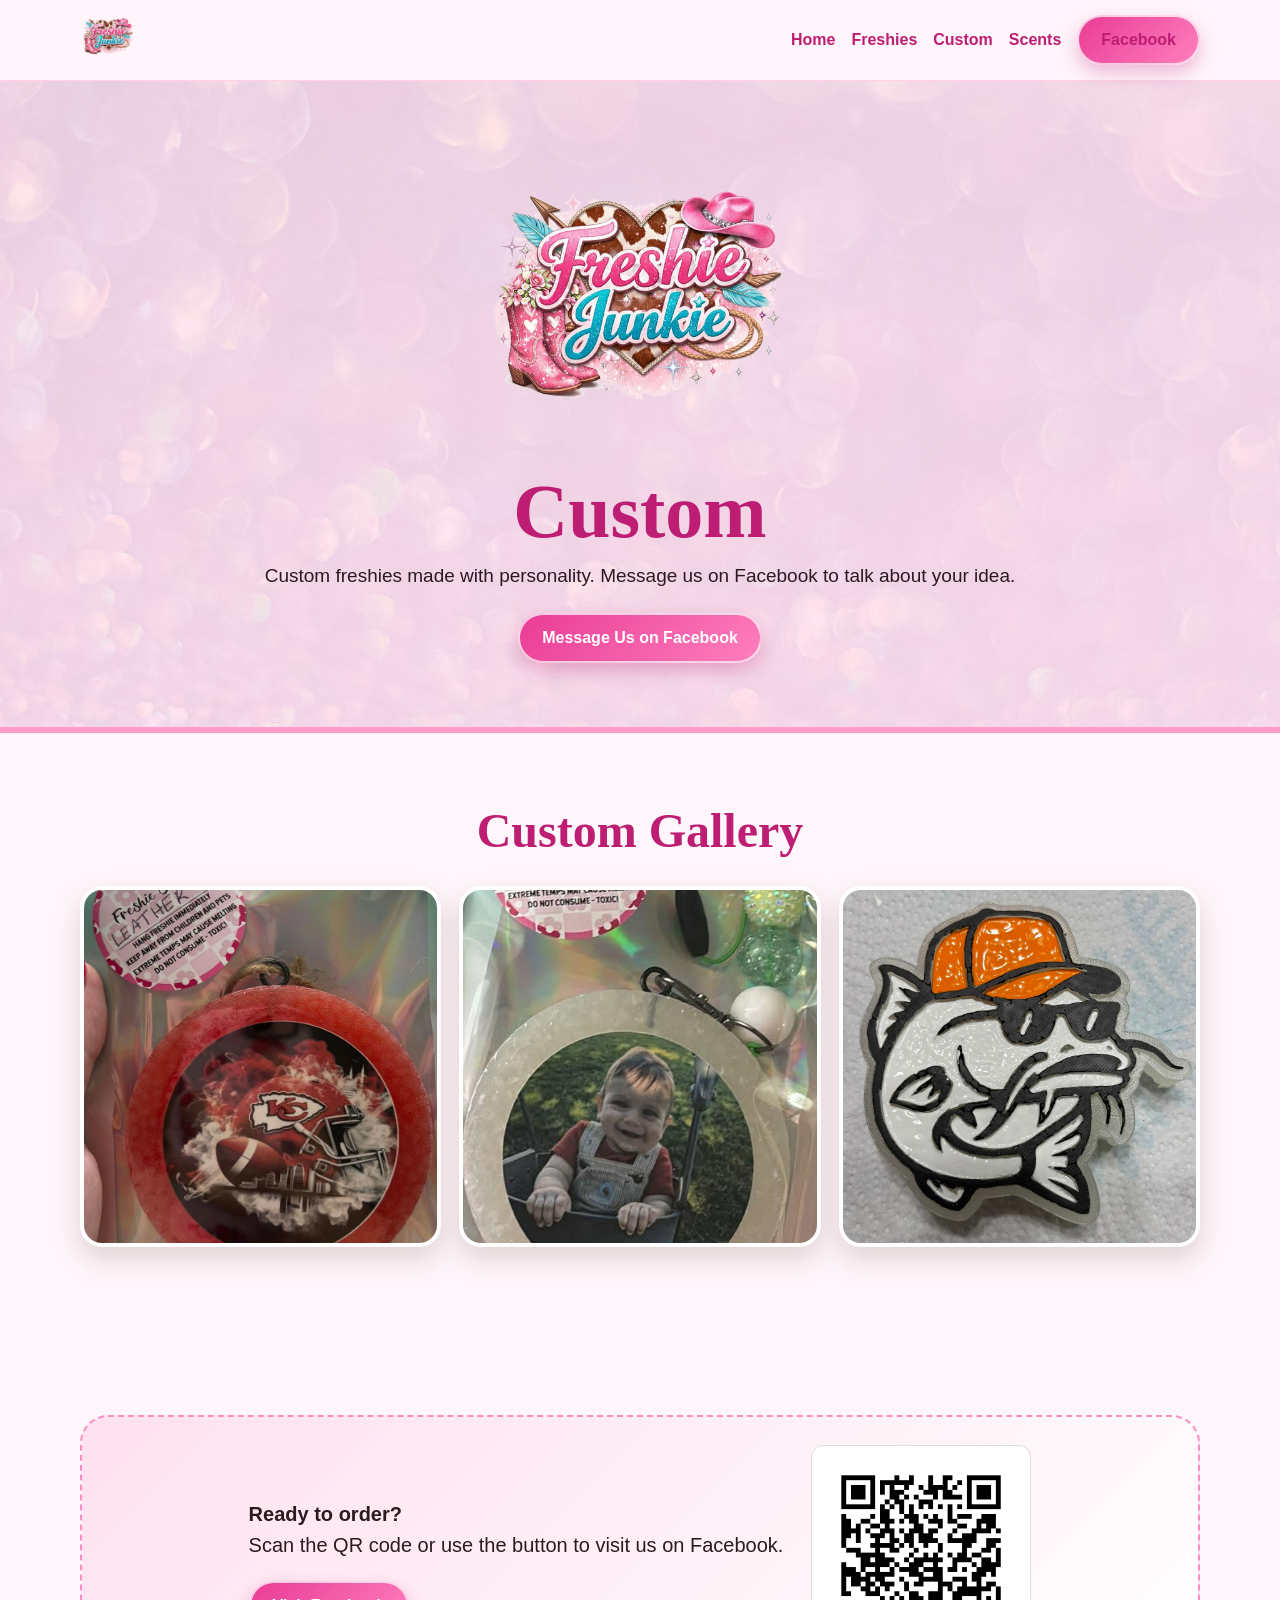
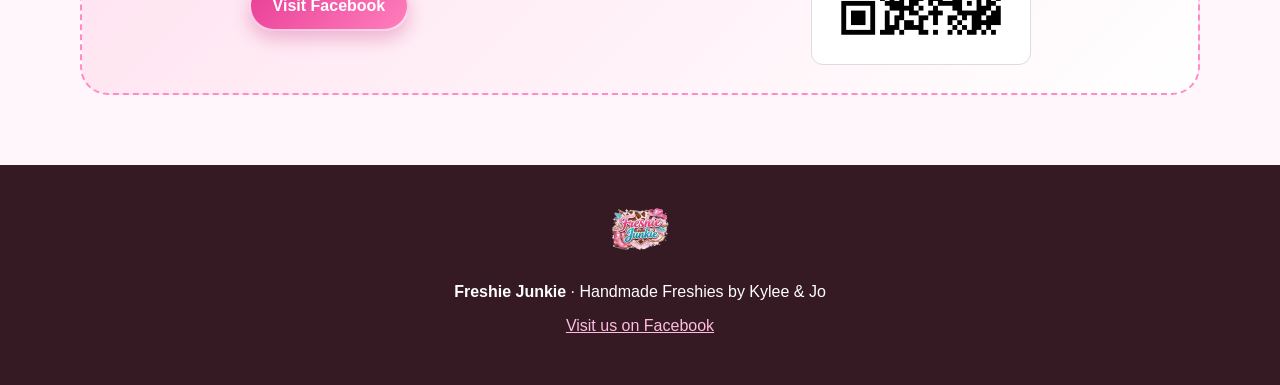
==== custom.html @ bad75086 "Add files via upload" ====
<!doctype html><html lang="en"><head><meta charset="utf-8"><meta name="viewport" content="width=device-width, initial-scale=1"><title>Custom | Freshie Junkie</title><meta name="description" content="Freshie Junkie handmade freshies by Kylee & Jo."><link rel="stylesheet" href="style.css"></head><body><header class="topbar"><div class="container nav"><a href="index.html"><img src="assets/brand/FreshieJunkie_logo.png" alt="Freshie Junkie logo"></a><nav class="nav-links"><a href="index.html">Home</a><a href="freshies.html">Freshies</a><a href="custom.html">Custom</a><a href="scents.html">Scents</a><a class="btn" href="https://www.facebook.com/profile.php?id=61552275959884" target="_blank" rel="noopener">Facebook</a></nav></div></header><section class="page-hero"><div class="container"><img src="assets/brand/FreshieJunkie_logo.png" alt="Freshie Junkie logo"><h1 class="script">Custom</h1><p class="note">Custom freshies made with personality. Message us on Facebook to talk about your idea.</p><div class="cta-row" style="justify-content:center"><a class="btn" href="https://www.facebook.com/profile.php?id=61552275959884" target="_blank" rel="noopener">Message Us on Facebook</a></div></div></section><section class="section"><div class="container"><h2 class="script">Custom Gallery</h2><div class="gallery"><img src="assets/images/custom-2a0fc4_489dccb6643140eeb2b70097f92bd921-mv2.jpg" alt="Custom photo"><img src="assets/images/custom-2a0fc4_4fecbc016f174be69c02d414c847f55f-mv2.jpg" alt="Custom photo"><img src="assets/images/custom-2a0fc4_ddfadd792e2e42808aad17318cb35d32-mv2.jpg" alt="Custom photo"></div></div></section><section class="section"><div class="container"><div class="qr-wrap"><div><p class="lead"><b>Ready to order?</b><br>Scan the QR code or use the button to visit us on Facebook.</p><a class="btn" href="https://www.facebook.com/profile.php?id=61552275959884" target="_blank" rel="noopener">Visit Facebook</a></div><img src="assets/qr/FreshieJunkie_Facebook_QR.png" alt="QR code linking to Freshie Junkie Facebook page"></div></div></section><footer class="footer"><div class="container"><img class="logo-mini" src="assets/brand/FreshieJunkie_logo.png" alt="Freshie Junkie"><p><b>Freshie Junkie</b> · Handmade Freshies by Kylee & Jo</p><p><a href="https://www.facebook.com/profile.php?id=61552275959884" target="_blank" rel="noopener">Visit us on Facebook</a></p></div></footer></body></html>
---- style.css ----
:root{
  --hot-pink:#e93c95; --deep-pink:#bd1d72; --light-pink:#ffe1ef; --turq:#16c7d9; --brown:#5b2f1f; --ink:#2b1a20; --white:#fff;
}
*{box-sizing:border-box} html{scroll-behavior:smooth} body{margin:0;font-family:'Trebuchet MS', Arial, sans-serif;color:var(--ink);background:#fff6fb;}
a{color:inherit}.container{width:min(1120px,92%);margin:auto}.topbar{position:sticky;top:0;z-index:10;background:rgba(255,245,250,.92);backdrop-filter:blur(12px);border-bottom:1px solid #ffd0e6}.nav{display:flex;align-items:center;justify-content:space-between;padding:10px 0}.nav img{height:56px;width:auto}.nav-links{display:flex;gap:16px;align-items:center;flex-wrap:wrap}.nav-links a{text-decoration:none;font-weight:800;color:var(--deep-pink)}.btn{display:inline-block;background:linear-gradient(135deg,var(--hot-pink),#ff7fbd);color:white;text-decoration:none;font-weight:900;padding:14px 22px;border-radius:999px;box-shadow:0 8px 18px rgba(189,29,114,.28);border:2px solid rgba(255,255,255,.7)}.btn.secondary{background:#fff;color:var(--deep-pink);border:2px solid #ff9ccc}.hero{position:relative;overflow:hidden;background:linear-gradient(rgba(255,225,239,.84),rgba(255,225,239,.92)),url('assets/brand/pink_glitter_background.jpg') center/cover;min-height:76vh;display:grid;align-items:center;border-bottom:8px solid #ff9ccc}.hero-inner{display:grid;grid-template-columns:1.1fr .9fr;gap:34px;align-items:center;padding:70px 0}.logo-big{max-width:100%;filter:drop-shadow(0 16px 20px rgba(91,47,31,.25))}.card{background:rgba(255,255,255,.78);border:2px solid rgba(255,112,184,.35);border-radius:28px;padding:30px;box-shadow:0 20px 50px rgba(189,29,114,.18)}h1,h2,h3{margin:0 0 14px}h1{font-size:clamp(38px,6vw,76px);color:var(--deep-pink);line-height:.95}h2{font-size:clamp(30px,4vw,48px);color:var(--deep-pink);text-align:center}.script{font-family:'Brush Script MT','Segoe Script',cursive}.tagline{font-size:clamp(18px,2.4vw,28px);font-weight:900;color:var(--brown);text-transform:uppercase;letter-spacing:.04em}.lead{font-size:20px;line-height:1.55}.cta-row{display:flex;gap:12px;flex-wrap:wrap;margin-top:22px}.section{padding:70px 0}.features{display:grid;grid-template-columns:repeat(3,1fr);gap:18px;margin-top:26px}.feature{background:white;border-radius:22px;padding:24px;text-align:center;border:1px solid #ffd0e6;box-shadow:0 8px 24px rgba(189,29,114,.08)}.feature b{display:block;color:var(--deep-pink);font-size:22px;margin-bottom:8px}.gallery{display:grid;grid-template-columns:repeat(3,1fr);gap:18px;margin-top:28px}.gallery img{width:100%;aspect-ratio:1/1;object-fit:cover;border-radius:22px;border:4px solid white;box-shadow:0 12px 28px rgba(91,47,31,.18);background:white}.qr-wrap{display:flex;gap:28px;align-items:center;justify-content:center;flex-wrap:wrap;background:linear-gradient(135deg,#ffe1ef,#fff);border:2px dashed #ff8cc4;border-radius:28px;padding:28px;margin-top:28px}.qr-wrap img{width:220px;max-width:60vw;background:white;padding:10px;border-radius:12px;border:1px solid #ddd}.page-hero{background:linear-gradient(rgba(255,225,239,.84),rgba(255,225,239,.92)),url('assets/brand/pink_glitter_background.jpg') center/cover;padding:64px 0;text-align:center;border-bottom:6px solid #ff9ccc}.page-hero img{max-width:320px;width:70%;display:block;margin:0 auto 10px}.note{max-width:780px;margin:0 auto;font-size:19px;line-height:1.55}.footer{padding:34px 0;background:#351923;color:white;text-align:center}.footer a{color:#ffbde0}.pill{display:inline-block;border-radius:999px;background:#fff;color:var(--deep-pink);padding:8px 14px;font-weight:900;margin:5px}.two-col{display:grid;grid-template-columns:1fr 1fr;gap:24px;align-items:center}.list{line-height:1.9;font-size:18px}.logo-mini{height:64px;width:auto}.mobile-only{display:none}
@media(max-width:800px){.hero-inner,.two-col{grid-template-columns:1fr}.features,.gallery{grid-template-columns:1fr 1fr}.nav{align-items:flex-start}.nav-links{justify-content:flex-end;gap:8px}.nav-links a{font-size:14px}.hero{min-height:auto}.card{padding:22px}.desktop-only{display:none}.mobile-only{display:inline}.qr-wrap img{width:180px}}
@media(max-width:520px){.features,.gallery{grid-template-columns:1fr}.nav img{height:48px}.btn{width:100%;text-align:center}.hero-inner{padding:42px 0}.section{padding:48px 0}}
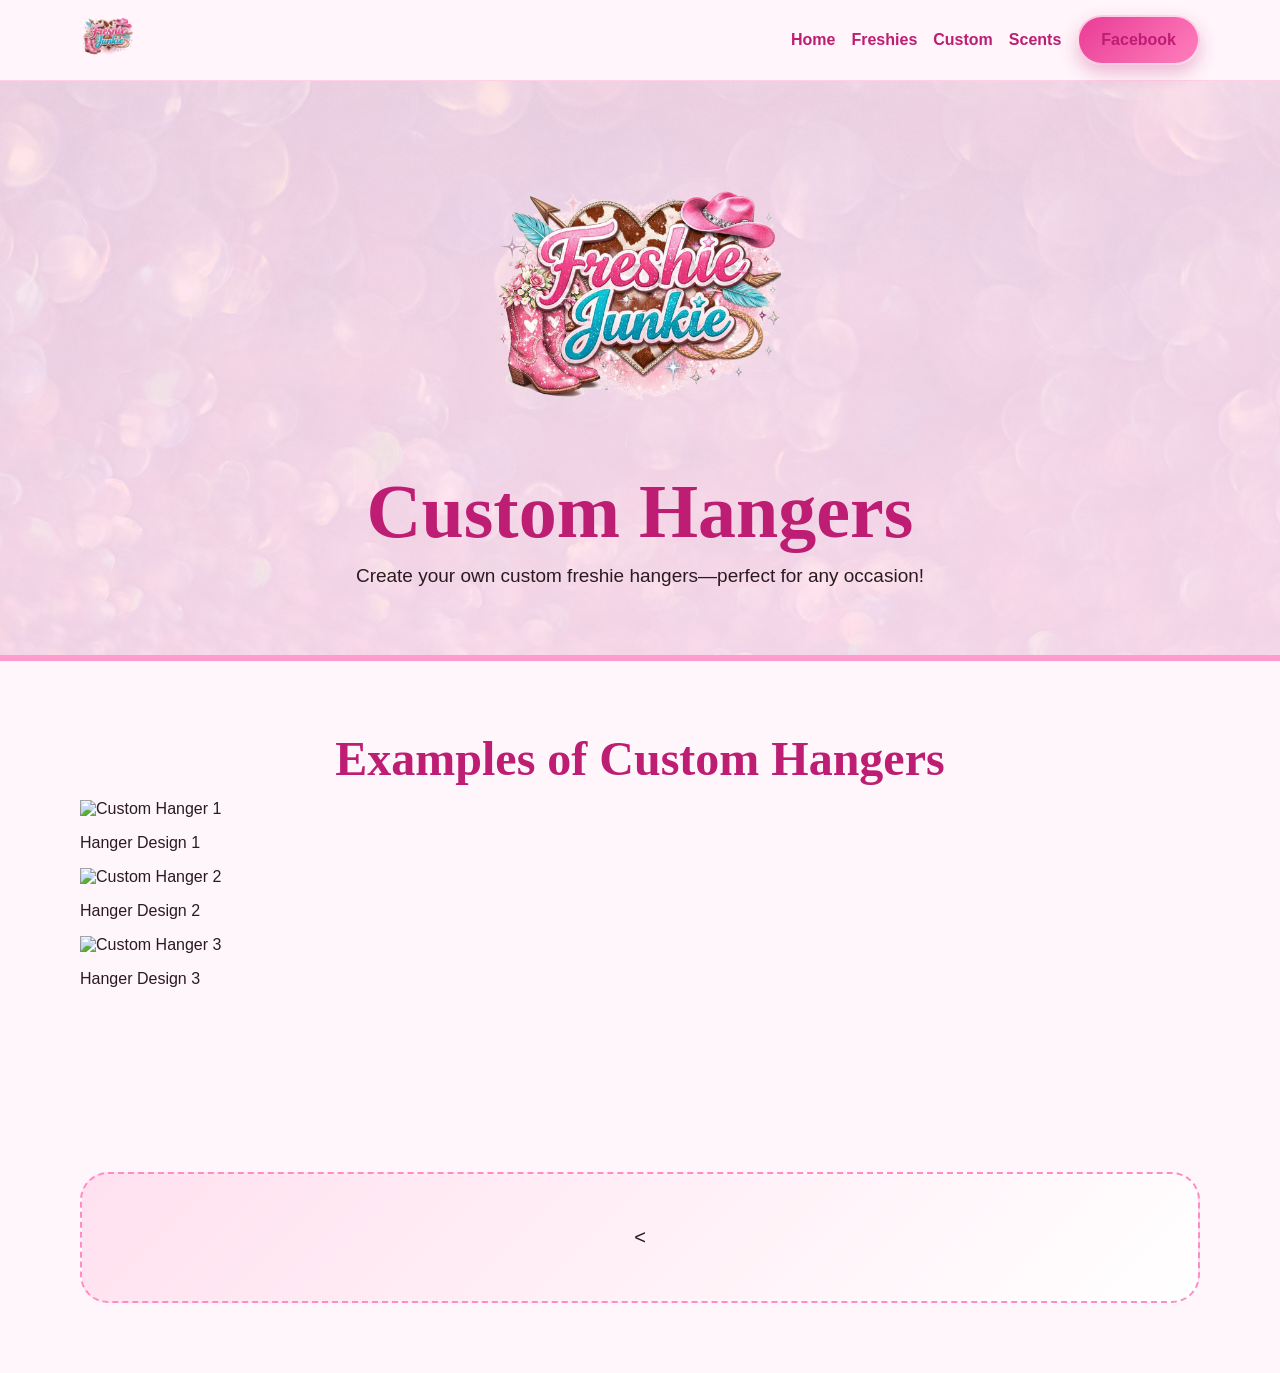
==== commit a46aaaf0: "Add files via upload" ====
--- a/custom.html
+++ b/custom.html
@@ -1 +1,56 @@
-<!doctype html><html lang="en"><head><meta charset="utf-8"><meta name="viewport" content="width=device-width, initial-scale=1"><title>Custom | Freshie Junkie</title><meta name="description" content="Freshie Junkie handmade freshies by Kylee & Jo."><link rel="stylesheet" href="style.css"></head><body><header class="topbar"><div class="container nav"><a href="index.html"><img src="assets/brand/FreshieJunkie_logo.png" alt="Freshie Junkie logo"></a><nav class="nav-links"><a href="index.html">Home</a><a href="freshies.html">Freshies</a><a href="custom.html">Custom</a><a href="scents.html">Scents</a><a class="btn" href="https://www.facebook.com/profile.php?id=61552275959884" target="_blank" rel="noopener">Facebook</a></nav></div></header><section class="page-hero"><div class="container"><img src="assets/brand/FreshieJunkie_logo.png" alt="Freshie Junkie logo"><h1 class="script">Custom</h1><p class="note">Custom freshies made with personality. Message us on Facebook to talk about your idea.</p><div class="cta-row" style="justify-content:center"><a class="btn" href="https://www.facebook.com/profile.php?id=61552275959884" target="_blank" rel="noopener">Message Us on Facebook</a></div></div></section><section class="section"><div class="container"><h2 class="script">Custom Gallery</h2><div class="gallery"><img src="assets/images/custom-2a0fc4_489dccb6643140eeb2b70097f92bd921-mv2.jpg" alt="Custom photo"><img src="assets/images/custom-2a0fc4_4fecbc016f174be69c02d414c847f55f-mv2.jpg" alt="Custom photo"><img src="assets/images/custom-2a0fc4_ddfadd792e2e42808aad17318cb35d32-mv2.jpg" alt="Custom photo"></div></div></section><section class="section"><div class="container"><div class="qr-wrap"><div><p class="lead"><b>Ready to order?</b><br>Scan the QR code or use the button to visit us on Facebook.</p><a class="btn" href="https://www.facebook.com/profile.php?id=61552275959884" target="_blank" rel="noopener">Visit Facebook</a></div><img src="assets/qr/FreshieJunkie_Facebook_QR.png" alt="QR code linking to Freshie Junkie Facebook page"></div></div></section><footer class="footer"><div class="container"><img class="logo-mini" src="assets/brand/FreshieJunkie_logo.png" alt="Freshie Junkie"><p><b>Freshie Junkie</b> · Handmade Freshies by Kylee & Jo</p><p><a href="https://www.facebook.com/profile.php?id=61552275959884" target="_blank" rel="noopener">Visit us on Facebook</a></p></div></footer></body></html>+<!DOCTYPE html>
+<html lang="en">
+<head>
+  <meta charset="UTF-8">
+  <meta name="viewport" content="width=device-width, initial-scale=1.0">
+  <title>Custom | Freshie Junkie</title>
+  <link rel="stylesheet" href="style.css">
+</head>
+<body>
+  <header class="topbar">
+    <div class="container nav">
+      <a href="index.html"><img src="assets/brand/FreshieJunkie_logo.png" alt="Freshie Junkie logo"></a>
+      <nav class="nav-links">
+        <a href="index.html">Home</a>
+        <a href="freshies.html">Freshies</a>
+        <a href="custom.html">Custom</a>
+        <a href="scents.html">Scents</a>
+        <a class="btn" href="https://www.facebook.com/profile.php?id=61552275959884" target="_blank" rel="noopener">Facebook</a>
+      </nav>
+    </div>
+  </header>
+
+  <section class="page-hero">
+    <div class="container">
+      <img src="assets/brand/FreshieJunkie_logo.png" alt="Freshie Junkie logo">
+      <h1 class="script">Custom Hangers</h1>
+      <p class="note">Create your own custom freshie hangers—perfect for any occasion!</p>
+    </div>
+  </section>
+
+  <section class="section">
+    <div class="container">
+      <h2 class="script">Examples of Custom Hangers</h2>
+      <div class="scents-grid">
+        <div class="scent-item">
+          <img src="assets/images/custom1.jpg" alt="Custom Hanger 1">
+          <p>Hanger Design 1</p>
+        </div>
+        <div class="scent-item">
+          <img src="assets/images/custom2.jpg" alt="Custom Hanger 2">
+          <p>Hanger Design 2</p>
+        </div>
+        <div class="scent-item">
+          <img src="assets/images/custom3.jpg" alt="Custom Hanger 3">
+          <p>Hanger Design 3</p>
+        </div>
+        <!-- Add more hangers as needed -->
+      </div>
+    </div>
+  </section>
+
+  <section class="section">
+    <div class="container">
+      <div class="qr-wrap">
+        <div>
+          <p class="lead"><
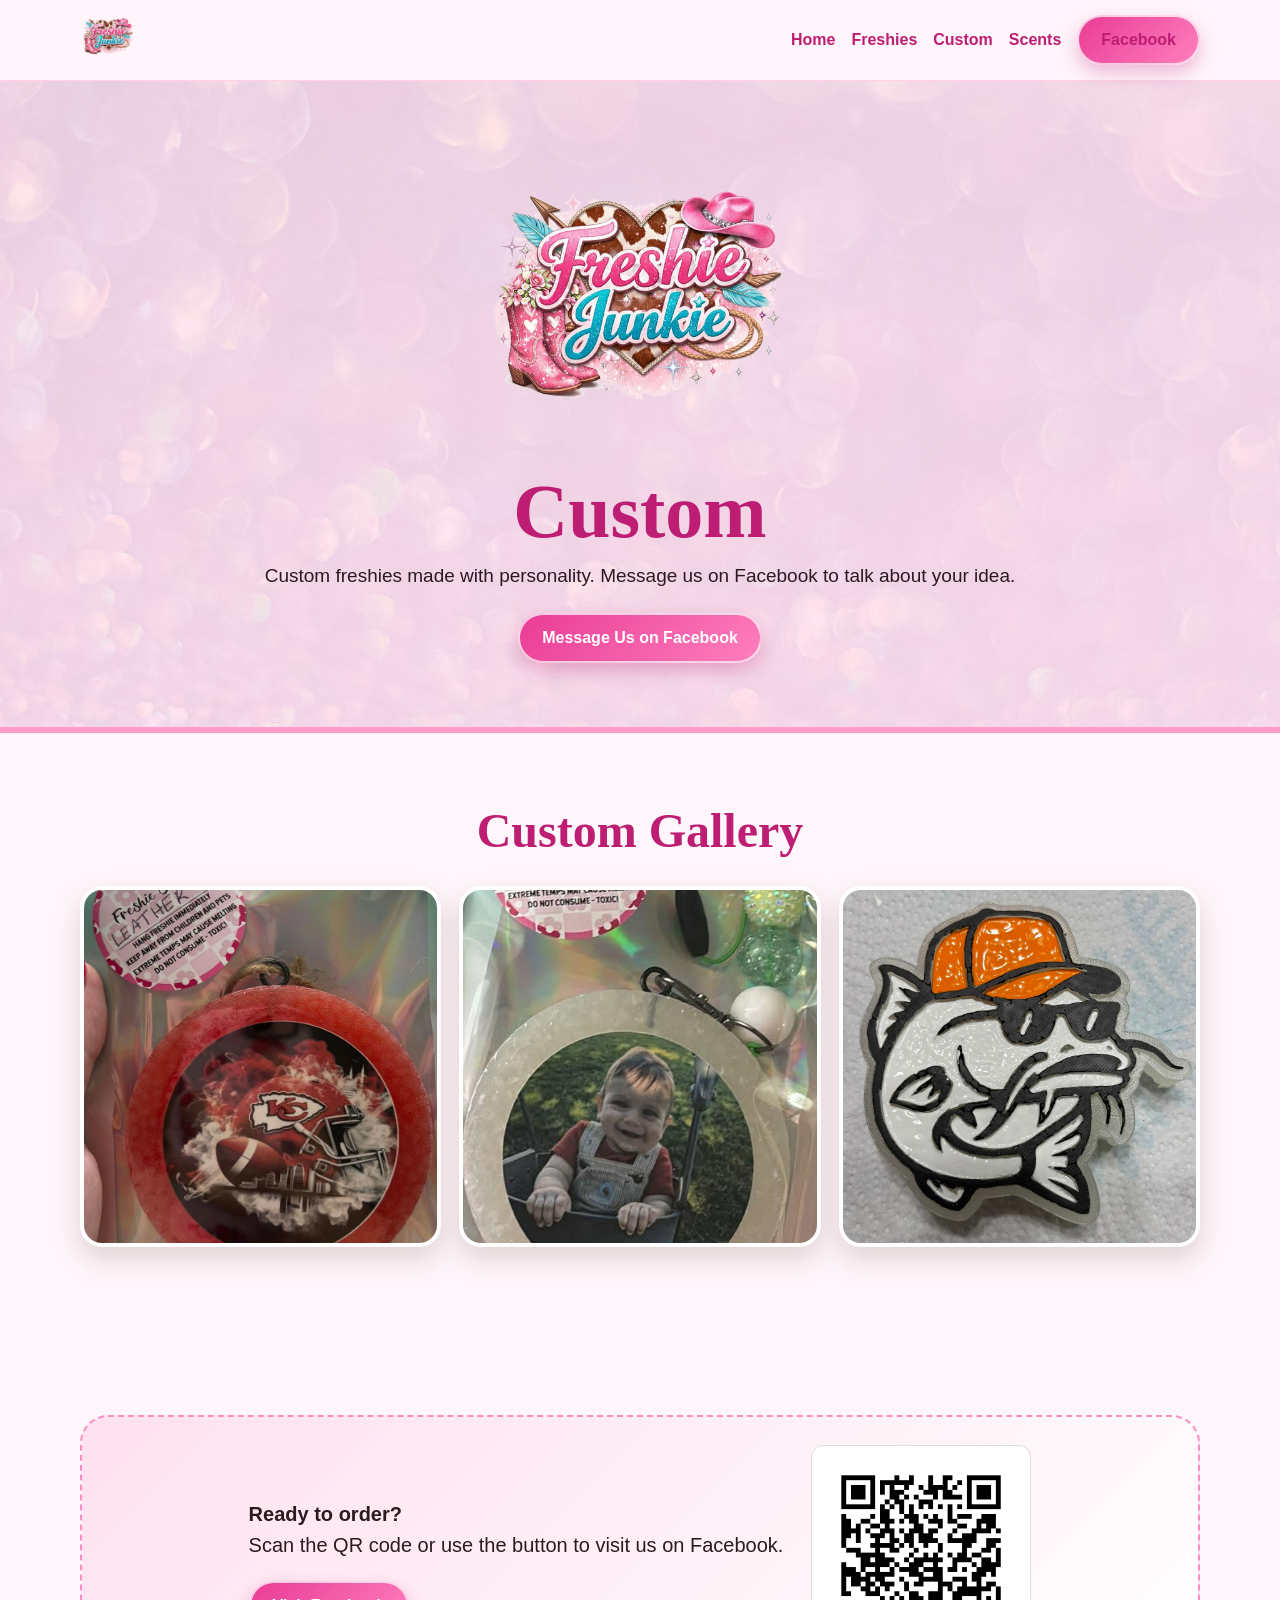
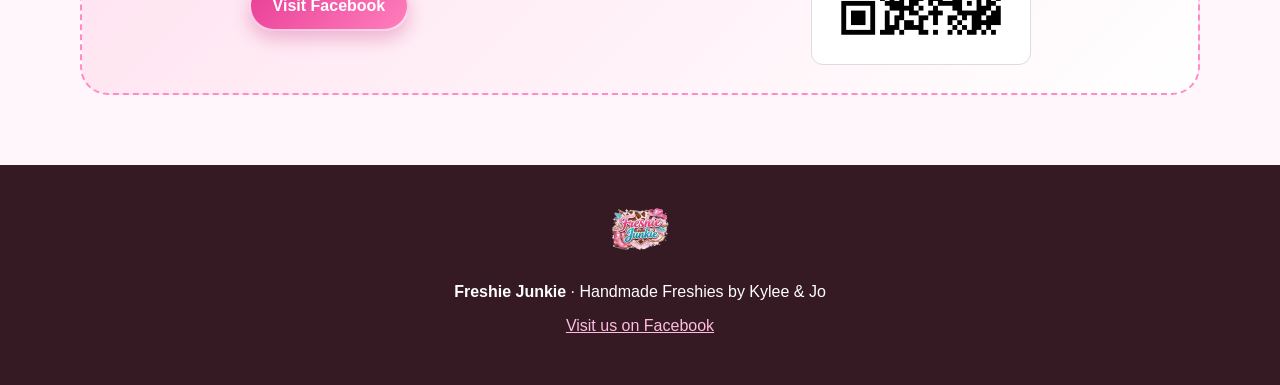
==== commit 787745d6: "Add files via upload" ====
--- a/custom.html
+++ b/custom.html
@@ -1,56 +1 @@
-<!DOCTYPE html>
-<html lang="en">
-<head>
-  <meta charset="UTF-8">
-  <meta name="viewport" content="width=device-width, initial-scale=1.0">
-  <title>Custom | Freshie Junkie</title>
-  <link rel="stylesheet" href="style.css">
-</head>
-<body>
-  <header class="topbar">
-    <div class="container nav">
-      <a href="index.html"><img src="assets/brand/FreshieJunkie_logo.png" alt="Freshie Junkie logo"></a>
-      <nav class="nav-links">
-        <a href="index.html">Home</a>
-        <a href="freshies.html">Freshies</a>
-        <a href="custom.html">Custom</a>
-        <a href="scents.html">Scents</a>
-        <a class="btn" href="https://www.facebook.com/profile.php?id=61552275959884" target="_blank" rel="noopener">Facebook</a>
-      </nav>
-    </div>
-  </header>
-
-  <section class="page-hero">
-    <div class="container">
-      <img src="assets/brand/FreshieJunkie_logo.png" alt="Freshie Junkie logo">
-      <h1 class="script">Custom Hangers</h1>
-      <p class="note">Create your own custom freshie hangers—perfect for any occasion!</p>
-    </div>
-  </section>
-
-  <section class="section">
-    <div class="container">
-      <h2 class="script">Examples of Custom Hangers</h2>
-      <div class="scents-grid">
-        <div class="scent-item">
-          <img src="assets/images/custom1.jpg" alt="Custom Hanger 1">
-          <p>Hanger Design 1</p>
-        </div>
-        <div class="scent-item">
-          <img src="assets/images/custom2.jpg" alt="Custom Hanger 2">
-          <p>Hanger Design 2</p>
-        </div>
-        <div class="scent-item">
-          <img src="assets/images/custom3.jpg" alt="Custom Hanger 3">
-          <p>Hanger Design 3</p>
-        </div>
-        <!-- Add more hangers as needed -->
-      </div>
-    </div>
-  </section>
-
-  <section class="section">
-    <div class="container">
-      <div class="qr-wrap">
-        <div>
-          <p class="lead"><+<!doctype html><html lang="en"><head><meta charset="utf-8"><meta name="viewport" content="width=device-width, initial-scale=1"><title>Custom | Freshie Junkie</title><meta name="description" content="Freshie Junkie handmade freshies by Kylee & Jo."><link rel="stylesheet" href="style.css"></head><body><header class="topbar"><div class="container nav"><a href="index.html"><img src="assets/brand/FreshieJunkie_logo.png" alt="Freshie Junkie logo"></a><nav class="nav-links"><a href="index.html">Home</a><a href="freshies.html">Freshies</a><a href="custom.html">Custom</a><a href="scents.html">Scents</a><a class="btn" href="https://www.facebook.com/profile.php?id=61552275959884" target="_blank" rel="noopener">Facebook</a></nav></div></header><section class="page-hero"><div class="container"><img src="assets/brand/FreshieJunkie_logo.png" alt="Freshie Junkie logo"><h1 class="script">Custom</h1><p class="note">Custom freshies made with personality. Message us on Facebook to talk about your idea.</p><div class="cta-row" style="justify-content:center"><a class="btn" href="https://www.facebook.com/profile.php?id=61552275959884" target="_blank" rel="noopener">Message Us on Facebook</a></div></div></section><section class="section"><div class="container"><h2 class="script">Custom Gallery</h2><div class="gallery"><img src="assets/images/custom-2a0fc4_489dccb6643140eeb2b70097f92bd921-mv2.jpg" alt="Custom photo"><img src="assets/images/custom-2a0fc4_4fecbc016f174be69c02d414c847f55f-mv2.jpg" alt="Custom photo"><img src="assets/images/custom-2a0fc4_ddfadd792e2e42808aad17318cb35d32-mv2.jpg" alt="Custom photo"></div></div></section><section class="section"><div class="container"><div class="qr-wrap"><div><p class="lead"><b>Ready to order?</b><br>Scan the QR code or use the button to visit us on Facebook.</p><a class="btn" href="https://www.facebook.com/profile.php?id=61552275959884" target="_blank" rel="noopener">Visit Facebook</a></div><img src="assets/qr/FreshieJunkie_Facebook_QR.png" alt="QR code linking to Freshie Junkie Facebook page"></div></div></section><footer class="footer"><div class="container"><img class="logo-mini" src="assets/brand/FreshieJunkie_logo.png" alt="Freshie Junkie"><p><b>Freshie Junkie</b> · Handmade Freshies by Kylee & Jo</p><p><a href="https://www.facebook.com/profile.php?id=61552275959884" target="_blank" rel="noopener">Visit us on Facebook</a></p></div></footer></body></html>
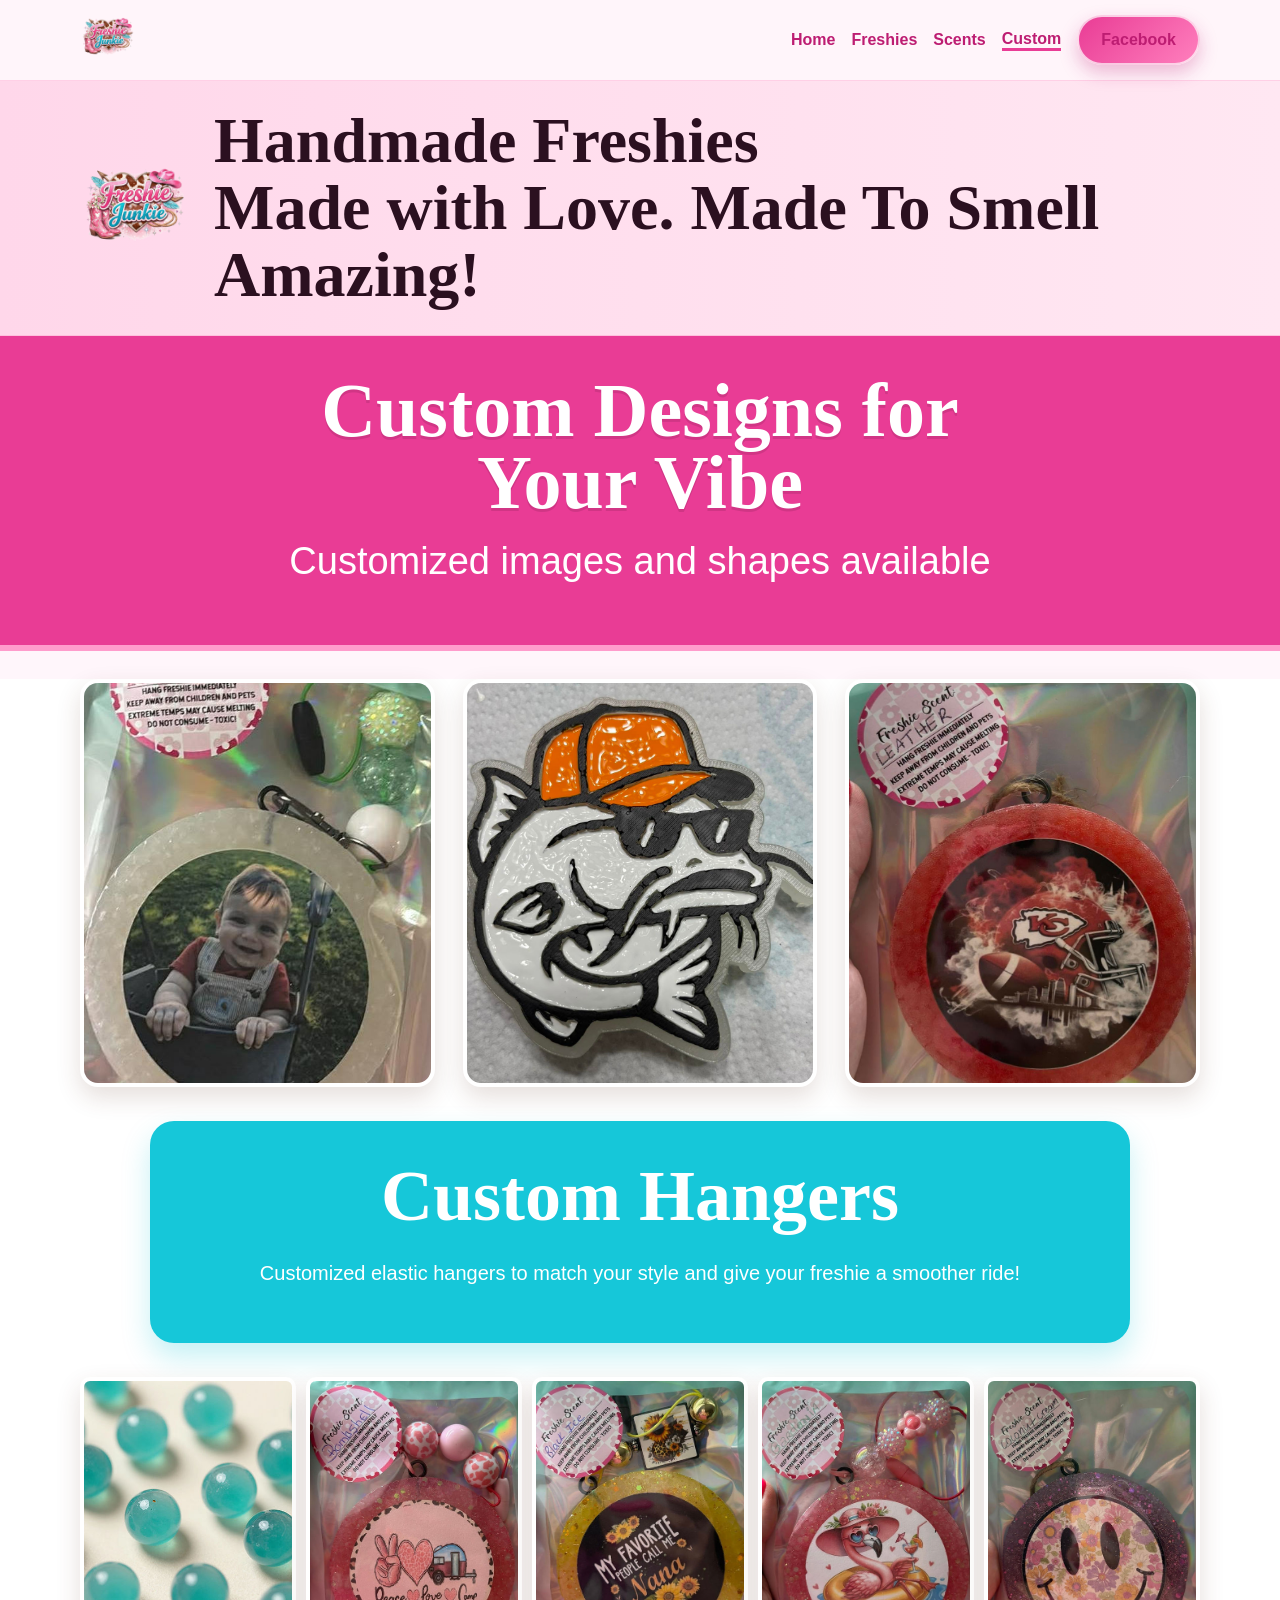
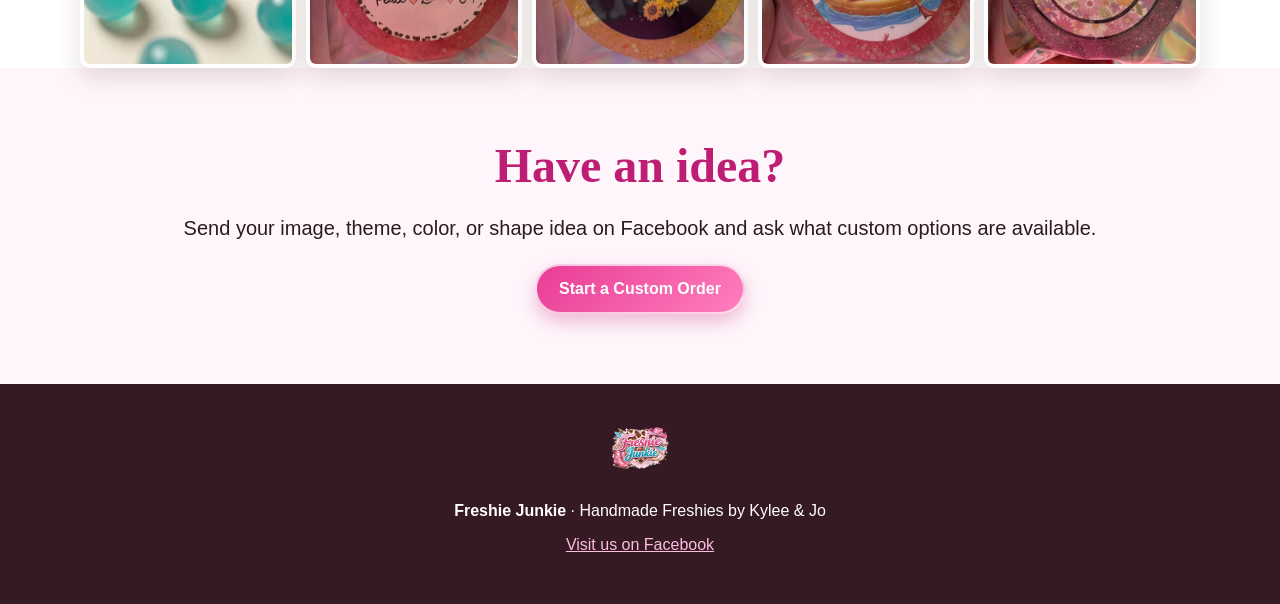
==== commit bb324959: "Add files via upload" ====
--- a/custom.html
+++ b/custom.html
@@ -1 +1 @@
-<!doctype html><html lang="en"><head><meta charset="utf-8"><meta name="viewport" content="width=device-width, initial-scale=1"><title>Custom | Freshie Junkie</title><meta name="description" content="Freshie Junkie handmade freshies by Kylee & Jo."><link rel="stylesheet" href="style.css"></head><body><header class="topbar"><div class="container nav"><a href="index.html"><img src="assets/brand/FreshieJunkie_logo.png" alt="Freshie Junkie logo"></a><nav class="nav-links"><a href="index.html">Home</a><a href="freshies.html">Freshies</a><a href="custom.html">Custom</a><a href="scents.html">Scents</a><a class="btn" href="https://www.facebook.com/profile.php?id=61552275959884" target="_blank" rel="noopener">Facebook</a></nav></div></header><section class="page-hero"><div class="container"><img src="assets/brand/FreshieJunkie_logo.png" alt="Freshie Junkie logo"><h1 class="script">Custom</h1><p class="note">Custom freshies made with personality. Message us on Facebook to talk about your idea.</p><div class="cta-row" style="justify-content:center"><a class="btn" href="https://www.facebook.com/profile.php?id=61552275959884" target="_blank" rel="noopener">Message Us on Facebook</a></div></div></section><section class="section"><div class="container"><h2 class="script">Custom Gallery</h2><div class="gallery"><img src="assets/images/custom-2a0fc4_489dccb6643140eeb2b70097f92bd921-mv2.jpg" alt="Custom photo"><img src="assets/images/custom-2a0fc4_4fecbc016f174be69c02d414c847f55f-mv2.jpg" alt="Custom photo"><img src="assets/images/custom-2a0fc4_ddfadd792e2e42808aad17318cb35d32-mv2.jpg" alt="Custom photo"></div></div></section><section class="section"><div class="container"><div class="qr-wrap"><div><p class="lead"><b>Ready to order?</b><br>Scan the QR code or use the button to visit us on Facebook.</p><a class="btn" href="https://www.facebook.com/profile.php?id=61552275959884" target="_blank" rel="noopener">Visit Facebook</a></div><img src="assets/qr/FreshieJunkie_Facebook_QR.png" alt="QR code linking to Freshie Junkie Facebook page"></div></div></section><footer class="footer"><div class="container"><img class="logo-mini" src="assets/brand/FreshieJunkie_logo.png" alt="Freshie Junkie"><p><b>Freshie Junkie</b> · Handmade Freshies by Kylee & Jo</p><p><a href="https://www.facebook.com/profile.php?id=61552275959884" target="_blank" rel="noopener">Visit us on Facebook</a></p></div></footer></body></html>+<!doctype html><html lang="en"><head><meta charset="utf-8"><meta name="viewport" content="width=device-width, initial-scale=1"><title>Custom | Freshie Junkie</title><meta name="description" content="Freshie Junkie handmade freshies by Kylee & Jo."><link rel="stylesheet" href="style.css"></head><body><header class="topbar"><div class="container nav"><a href="index.html"><img src="assets/brand/FreshieJunkie_logo.png" alt="Freshie Junkie logo"></a><nav class="nav-links"><a class="" href="index.html">Home</a><a class="" href="freshies.html">Freshies</a><a class="" href="scents.html">Scents</a><a class="active" href="custom.html">Custom</a><a class="btn" href="https://www.facebook.com/profile.php?id=61552275959884" target="_blank" rel="noopener">Facebook</a></nav></div></header><section class="brand-strip"><div class="container brand-strip-inner"><img src="assets/brand/FreshieJunkie_logo.png" alt="Freshie Junkie logo"><h1 class="site-title">Handmade Freshies<br>Made with Love. Made To Smell Amazing!</h1></div></section><main><section class="page-hero compact hot-section"><div class="container"><h1>Custom Designs for<br>Your Vibe</h1><p class="lead" style="font-size:clamp(24px,4vw,38px);margin:0">Customized images and shapes available</p></div></section><section class="white-section"><div class="container"><div class="custom-row"><img src="assets/images/custom-2a0fc4_4fecbc016f174be69c02d414c847f55f-mv2.jpg" alt="Custom Freshie Junkie design"><img src="assets/images/custom-2a0fc4_ddfadd792e2e42808aad17318cb35d32-mv2.jpg" alt="Custom Freshie Junkie design"><img src="assets/images/custom-2a0fc4_489dccb6643140eeb2b70097f92bd921-mv2.jpg" alt="Custom Freshie Junkie design"></div><div class="feature-wide"><h2 class="script">Custom Hangers</h2><p class="lead">Customized elastic hangers to match your style and give your freshie a smoother ride!</p></div><div class="hanger-grid"><img src="assets/images/freshies-2a0fc4_63039d523b1749538d1e944e3af61a96-mv2.jpg" alt="Custom hanger freshie example"><img src="assets/images/freshies-2a0fc4_058049f9917d4bce90c5e23889a521cf-mv2.jpg" alt="Custom hanger freshie example"><img src="assets/images/freshies-2a0fc4_742ed5038fe648a9a2a4513c3f2ff1cd-mv2.jpg" alt="Custom hanger freshie example"><img src="assets/images/freshies-2a0fc4_150bf10701304bbf84dcc2621c1fb65a-mv2.jpg" alt="Custom hanger freshie example"><img src="assets/images/freshies-2a0fc4_af0d74c8df4e42caa2c4fda61efdd300-mv2.jpg" alt="Custom hanger freshie example"></div></div></section><section class="section"><div class="container center"><h2 class="script">Have an idea?</h2><p class="lead">Send your image, theme, color, or shape idea on Facebook and ask what custom options are available.</p><a class="btn" href="https://www.facebook.com/profile.php?id=61552275959884" target="_blank" rel="noopener">Start a Custom Order</a></div></section></main><footer class="footer"><div class="container"><img class="logo-mini" src="assets/brand/FreshieJunkie_logo.png" alt="Freshie Junkie"><p><b>Freshie Junkie</b> · Handmade Freshies by Kylee & Jo</p><p><a href="https://www.facebook.com/profile.php?id=61552275959884" target="_blank" rel="noopener">Visit us on Facebook</a></p></div></footer></body></html>
--- a/style.css
+++ b/style.css
@@ -6,3 +6,8 @@
 a{color:inherit}.container{width:min(1120px,92%);margin:auto}.topbar{position:sticky;top:0;z-index:10;background:rgba(255,245,250,.92);backdrop-filter:blur(12px);border-bottom:1px solid #ffd0e6}.nav{display:flex;align-items:center;justify-content:space-between;padding:10px 0}.nav img{height:56px;width:auto}.nav-links{display:flex;gap:16px;align-items:center;flex-wrap:wrap}.nav-links a{text-decoration:none;font-weight:800;color:var(--deep-pink)}.btn{display:inline-block;background:linear-gradient(135deg,var(--hot-pink),#ff7fbd);color:white;text-decoration:none;font-weight:900;padding:14px 22px;border-radius:999px;box-shadow:0 8px 18px rgba(189,29,114,.28);border:2px solid rgba(255,255,255,.7)}.btn.secondary{background:#fff;color:var(--deep-pink);border:2px solid #ff9ccc}.hero{position:relative;overflow:hidden;background:linear-gradient(rgba(255,225,239,.84),rgba(255,225,239,.92)),url('assets/brand/pink_glitter_background.jpg') center/cover;min-height:76vh;display:grid;align-items:center;border-bottom:8px solid #ff9ccc}.hero-inner{display:grid;grid-template-columns:1.1fr .9fr;gap:34px;align-items:center;padding:70px 0}.logo-big{max-width:100%;filter:drop-shadow(0 16px 20px rgba(91,47,31,.25))}.card{background:rgba(255,255,255,.78);border:2px solid rgba(255,112,184,.35);border-radius:28px;padding:30px;box-shadow:0 20px 50px rgba(189,29,114,.18)}h1,h2,h3{margin:0 0 14px}h1{font-size:clamp(38px,6vw,76px);color:var(--deep-pink);line-height:.95}h2{font-size:clamp(30px,4vw,48px);color:var(--deep-pink);text-align:center}.script{font-family:'Brush Script MT','Segoe Script',cursive}.tagline{font-size:clamp(18px,2.4vw,28px);font-weight:900;color:var(--brown);text-transform:uppercase;letter-spacing:.04em}.lead{font-size:20px;line-height:1.55}.cta-row{display:flex;gap:12px;flex-wrap:wrap;margin-top:22px}.section{padding:70px 0}.features{display:grid;grid-template-columns:repeat(3,1fr);gap:18px;margin-top:26px}.feature{background:white;border-radius:22px;padding:24px;text-align:center;border:1px solid #ffd0e6;box-shadow:0 8px 24px rgba(189,29,114,.08)}.feature b{display:block;color:var(--deep-pink);font-size:22px;margin-bottom:8px}.gallery{display:grid;grid-template-columns:repeat(3,1fr);gap:18px;margin-top:28px}.gallery img{width:100%;aspect-ratio:1/1;object-fit:cover;border-radius:22px;border:4px solid white;box-shadow:0 12px 28px rgba(91,47,31,.18);background:white}.qr-wrap{display:flex;gap:28px;align-items:center;justify-content:center;flex-wrap:wrap;background:linear-gradient(135deg,#ffe1ef,#fff);border:2px dashed #ff8cc4;border-radius:28px;padding:28px;margin-top:28px}.qr-wrap img{width:220px;max-width:60vw;background:white;padding:10px;border-radius:12px;border:1px solid #ddd}.page-hero{background:linear-gradient(rgba(255,225,239,.84),rgba(255,225,239,.92)),url('assets/brand/pink_glitter_background.jpg') center/cover;padding:64px 0;text-align:center;border-bottom:6px solid #ff9ccc}.page-hero img{max-width:320px;width:70%;display:block;margin:0 auto 10px}.note{max-width:780px;margin:0 auto;font-size:19px;line-height:1.55}.footer{padding:34px 0;background:#351923;color:white;text-align:center}.footer a{color:#ffbde0}.pill{display:inline-block;border-radius:999px;background:#fff;color:var(--deep-pink);padding:8px 14px;font-weight:900;margin:5px}.two-col{display:grid;grid-template-columns:1fr 1fr;gap:24px;align-items:center}.list{line-height:1.9;font-size:18px}.logo-mini{height:64px;width:auto}.mobile-only{display:none}
 @media(max-width:800px){.hero-inner,.two-col{grid-template-columns:1fr}.features,.gallery{grid-template-columns:1fr 1fr}.nav{align-items:flex-start}.nav-links{justify-content:flex-end;gap:8px}.nav-links a{font-size:14px}.hero{min-height:auto}.card{padding:22px}.desktop-only{display:none}.mobile-only{display:inline}.qr-wrap img{width:180px}}
 @media(max-width:520px){.features,.gallery{grid-template-columns:1fr}.nav img{height:48px}.btn{width:100%;text-align:center}.hero-inner{padding:42px 0}.section{padding:48px 0}}
+
+/* Wix-content rebuild additions */
+.site-title{font-family:Georgia,'Times New Roman',serif;font-size:clamp(32px,5vw,64px);line-height:1.05;color:#2b1020;margin:0}.brand-strip{background:linear-gradient(90deg,#ffd7ea,#ffe7f2);border-bottom:1px solid #ffc0dd}.brand-strip-inner{display:flex;align-items:center;gap:24px;padding:26px 0}.brand-strip img{width:110px;max-width:24vw}.page-hero.compact{padding:38px 0 54px}.page-hero.compact h1{font-family:Georgia,'Times New Roman',serif;color:#fff;text-shadow:0 3px 0 rgba(0,0,0,.10)}.hot-section{background:var(--hot-pink);color:white}.white-section{background:#fff}.center{text-align:center}.freshie-grid{display:grid;grid-template-columns:repeat(5,1fr);gap:18px;align-items:start;margin-top:28px}.freshie-grid img,.custom-row img,.hanger-grid img{width:100%;object-fit:cover;border-radius:18px;border:4px solid #fff;box-shadow:0 10px 24px rgba(91,47,31,.16);background:#fff}.freshie-grid img{aspect-ratio:1.25/1}.feature-wide{max-width:980px;margin:34px auto;background:var(--turq);color:#fff;border-radius:24px;padding:34px;text-align:center;box-shadow:0 14px 28px rgba(22,199,217,.25)}.feature-wide h2{color:#fff;font-size:clamp(44px,6vw,72px)}.custom-row{display:grid;grid-template-columns:repeat(3,1fr);gap:28px;align-items:end;margin-top:28px}.custom-row img{aspect-ratio:1/1.15}.hanger-grid{display:grid;grid-template-columns:repeat(5,1fr);gap:10px;margin-top:8px}.hanger-grid img{aspect-ratio:1/1.35;border-radius:10px}.scents-intro{max-width:740px;margin:0 auto 28px;text-align:center}.scent-grid{display:grid;grid-template-columns:repeat(3,1fr);gap:24px;margin-top:30px}.scent-card{border-radius:28px;padding:14px;background:linear-gradient(135deg,#ff2f98,#ff7fc5);box-shadow:0 14px 30px rgba(189,29,114,.18);text-align:center;color:#fff}.scent-card:nth-child(2){background:linear-gradient(135deg,#10bfe5,#2cd8f2)}.scent-card:nth-child(3){background:linear-gradient(135deg,#a5ff00,#ddff54);color:#211}.scent-card:nth-child(4){background:linear-gradient(135deg,#6b3d29,#b1734e)}.scent-card:nth-child(5){background:linear-gradient(135deg,#ff9bd2,#39d7e6)}.scent-card:nth-child(6){background:linear-gradient(135deg,#f4b55d,#ffd8b0);color:#2b1020}.scent-card img{width:100%;aspect-ratio:1.18/1;object-fit:cover;border-radius:20px;background:white}.scent-card h3{font-family:Georgia,'Times New Roman',serif;font-size:28px;margin:14px 0 6px}.scent-card p{margin:0 0 10px;font-weight:700}.more-note{font-family:Georgia,'Times New Roman',serif;font-weight:900;font-size:clamp(30px,4vw,46px);text-align:center;margin:28px 0}.facebook-banner{text-align:center;padding:70px 0 20px}.facebook-banner h2{font-family:Georgia,'Times New Roman',serif;letter-spacing:.08em;color:var(--hot-pink);font-size:clamp(42px,7vw,76px)}.facebook-banner .fb-row{display:flex;gap:28px;justify-content:center;align-items:center;flex-wrap:wrap}.facebook-banner .btn{font-family:Georgia,'Times New Roman',serif;font-size:clamp(24px,4vw,44px);border-radius:20px;padding:20px 70px}.facebook-banner img{width:120px;background:white;padding:8px;border-radius:8px}.logo-center{display:block;margin:46px auto;max-width:210px}.small-note{font-size:14px;opacity:.8}.stacked-freshies{display:flex;flex-wrap:wrap;justify-content:center;gap:0;margin-top:46px}.stacked-freshies img{width:190px;max-width:28vw;aspect-ratio:1/1;object-fit:cover}.stacked-freshies .large{width:360px;max-width:80vw}.nav-links a.active{border-bottom:3px solid var(--hot-pink)}
+@media(max-width:900px){.freshie-grid{grid-template-columns:repeat(3,1fr)}.scent-grid,.custom-row{grid-template-columns:1fr 1fr}.hanger-grid{grid-template-columns:repeat(3,1fr)}.brand-strip-inner{justify-content:center;text-align:center;flex-direction:column}.stacked-freshies img{max-width:45vw}}
+@media(max-width:600px){.freshie-grid,.scent-grid,.custom-row,.hanger-grid{grid-template-columns:1fr}.scent-card h3{font-size:24px}.stacked-freshies img{width:100%;max-width:100%}.brand-strip img{max-width:150px}.facebook-banner .btn{padding:18px 26px}}
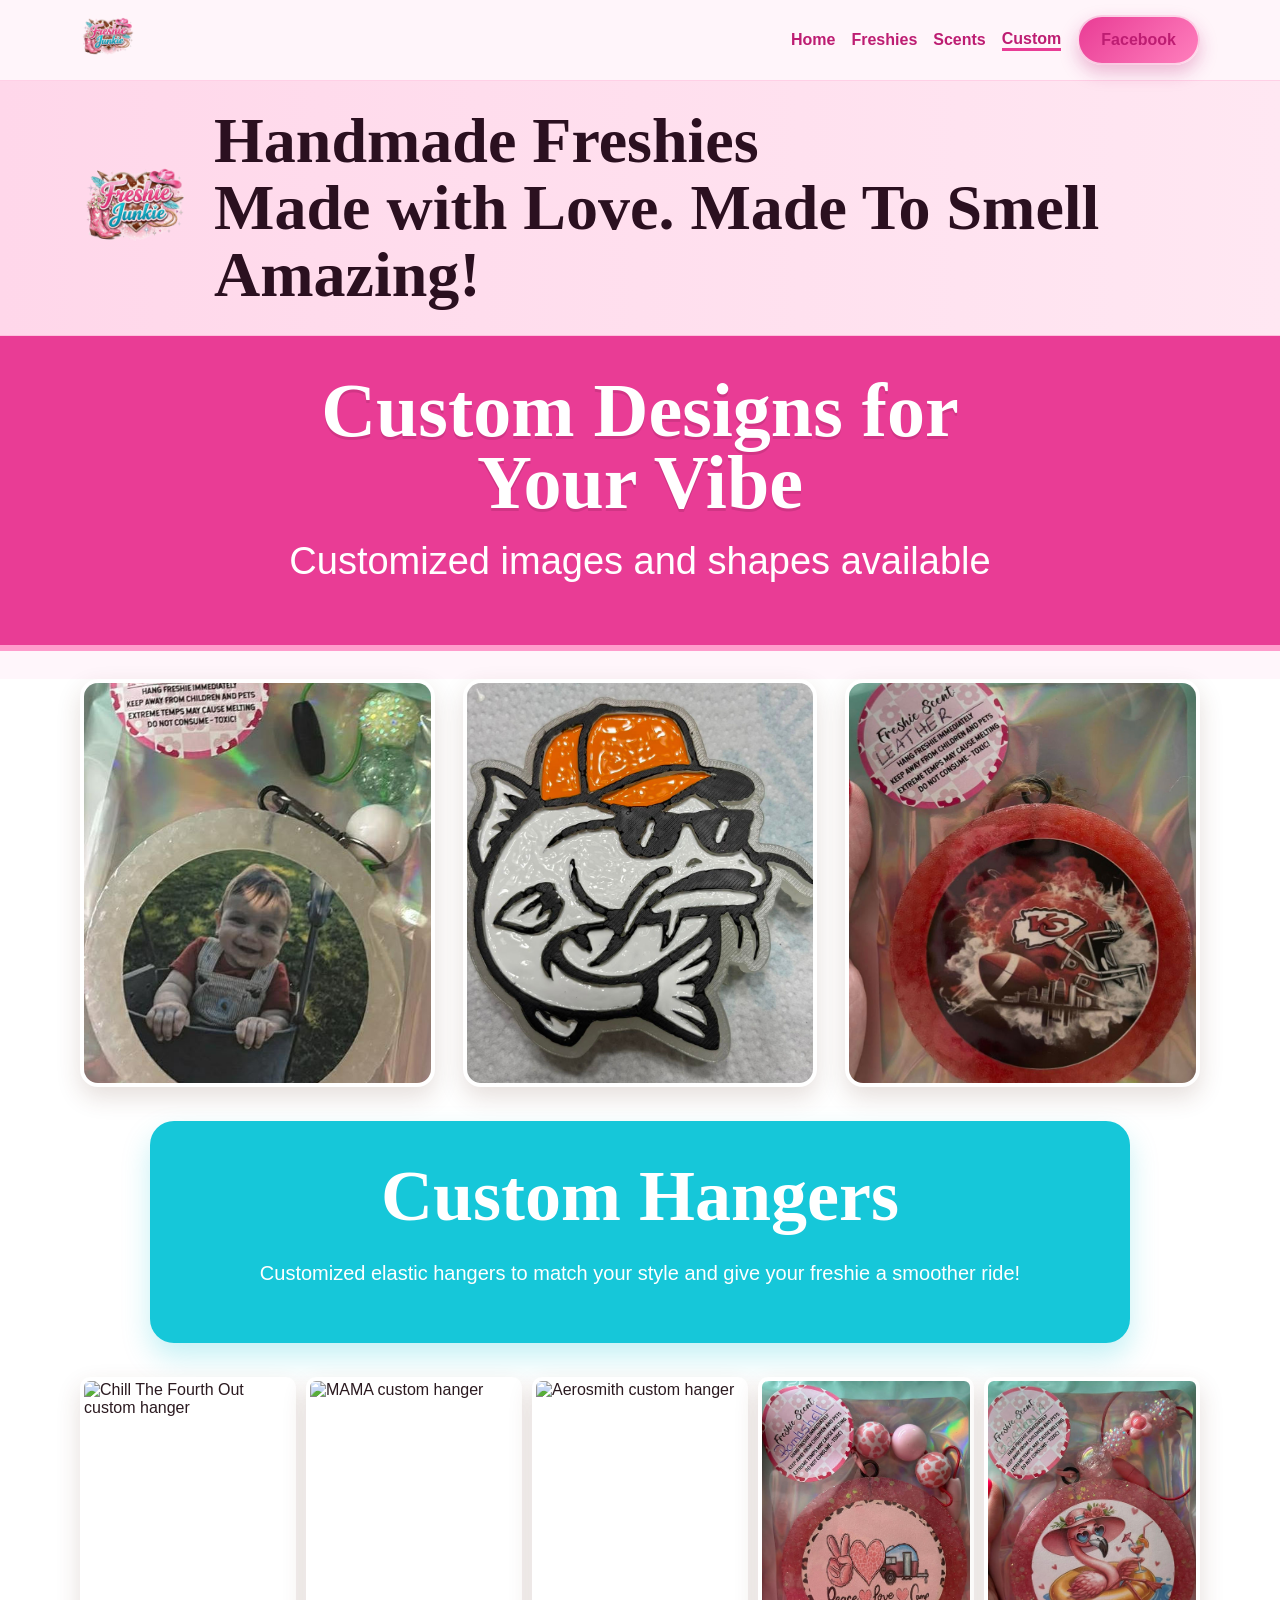
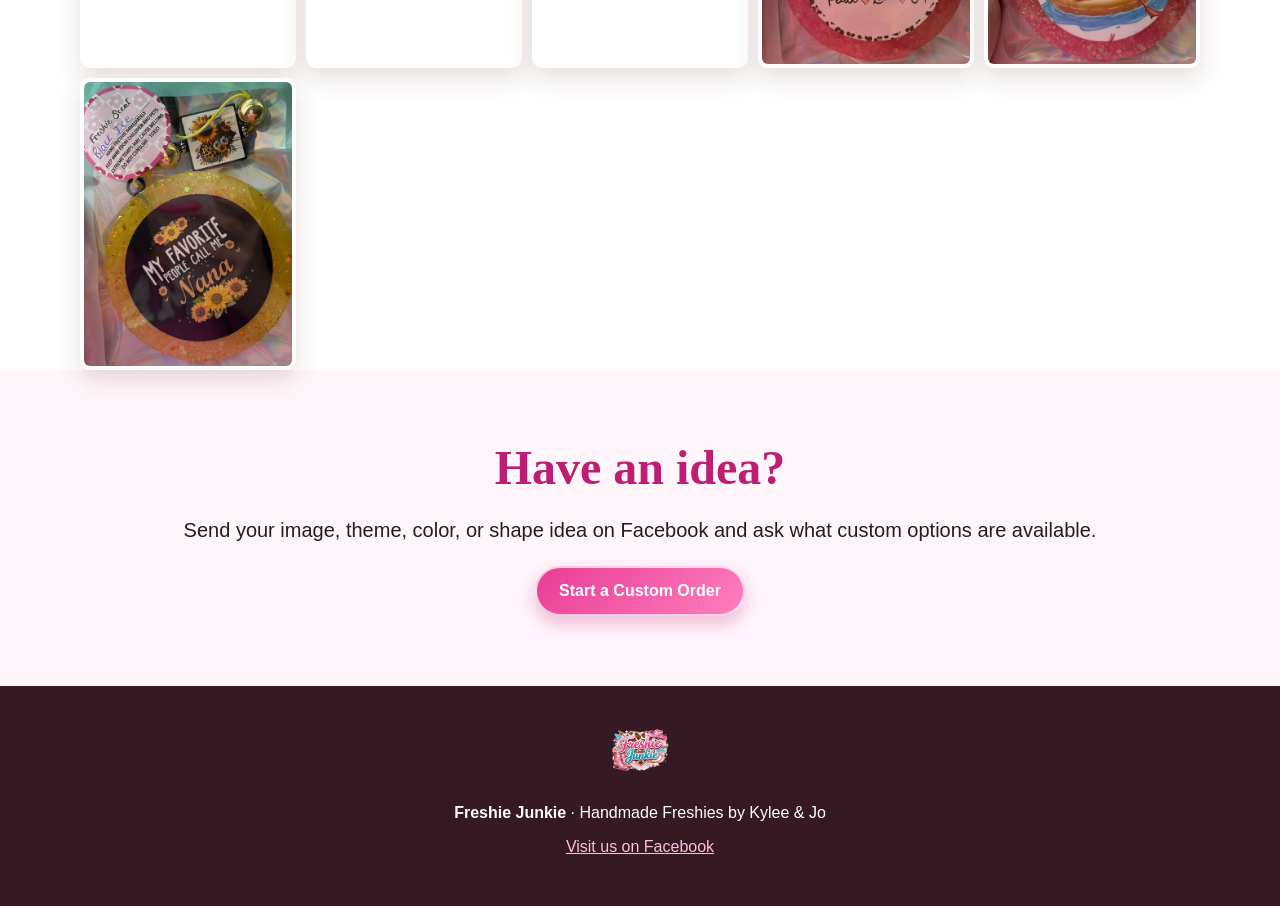
==== commit b36259a2: "Add files via upload" ====
--- a/custom.html
+++ b/custom.html
@@ -1 +1,161 @@
-<!doctype html><html lang="en"><head><meta charset="utf-8"><meta name="viewport" content="width=device-width, initial-scale=1"><title>Custom | Freshie Junkie</title><meta name="description" content="Freshie Junkie handmade freshies by Kylee & Jo."><link rel="stylesheet" href="style.css"></head><body><header class="topbar"><div class="container nav"><a href="index.html"><img src="assets/brand/FreshieJunkie_logo.png" alt="Freshie Junkie logo"></a><nav class="nav-links"><a class="" href="index.html">Home</a><a class="" href="freshies.html">Freshies</a><a class="" href="scents.html">Scents</a><a class="active" href="custom.html">Custom</a><a class="btn" href="https://www.facebook.com/profile.php?id=61552275959884" target="_blank" rel="noopener">Facebook</a></nav></div></header><section class="brand-strip"><div class="container brand-strip-inner"><img src="assets/brand/FreshieJunkie_logo.png" alt="Freshie Junkie logo"><h1 class="site-title">Handmade Freshies<br>Made with Love. Made To Smell Amazing!</h1></div></section><main><section class="page-hero compact hot-section"><div class="container"><h1>Custom Designs for<br>Your Vibe</h1><p class="lead" style="font-size:clamp(24px,4vw,38px);margin:0">Customized images and shapes available</p></div></section><section class="white-section"><div class="container"><div class="custom-row"><img src="assets/images/custom-2a0fc4_4fecbc016f174be69c02d414c847f55f-mv2.jpg" alt="Custom Freshie Junkie design"><img src="assets/images/custom-2a0fc4_ddfadd792e2e42808aad17318cb35d32-mv2.jpg" alt="Custom Freshie Junkie design"><img src="assets/images/custom-2a0fc4_489dccb6643140eeb2b70097f92bd921-mv2.jpg" alt="Custom Freshie Junkie design"></div><div class="feature-wide"><h2 class="script">Custom Hangers</h2><p class="lead">Customized elastic hangers to match your style and give your freshie a smoother ride!</p></div><div class="hanger-grid"><img src="assets/images/freshies-2a0fc4_63039d523b1749538d1e944e3af61a96-mv2.jpg" alt="Custom hanger freshie example"><img src="assets/images/freshies-2a0fc4_058049f9917d4bce90c5e23889a521cf-mv2.jpg" alt="Custom hanger freshie example"><img src="assets/images/freshies-2a0fc4_742ed5038fe648a9a2a4513c3f2ff1cd-mv2.jpg" alt="Custom hanger freshie example"><img src="assets/images/freshies-2a0fc4_150bf10701304bbf84dcc2621c1fb65a-mv2.jpg" alt="Custom hanger freshie example"><img src="assets/images/freshies-2a0fc4_af0d74c8df4e42caa2c4fda61efdd300-mv2.jpg" alt="Custom hanger freshie example"></div></div></section><section class="section"><div class="container center"><h2 class="script">Have an idea?</h2><p class="lead">Send your image, theme, color, or shape idea on Facebook and ask what custom options are available.</p><a class="btn" href="https://www.facebook.com/profile.php?id=61552275959884" target="_blank" rel="noopener">Start a Custom Order</a></div></section></main><footer class="footer"><div class="container"><img class="logo-mini" src="assets/brand/FreshieJunkie_logo.png" alt="Freshie Junkie"><p><b>Freshie Junkie</b> · Handmade Freshies by Kylee & Jo</p><p><a href="https://www.facebook.com/profile.php?id=61552275959884" target="_blank" rel="noopener">Visit us on Facebook</a></p></div></footer></body></html>+<!doctype html>
+<html lang="en">
+<head>
+    <meta charset="utf-8">
+    <meta name="viewport" content="width=device-width, initial-scale=1">
+    <title>Custom | Freshie Junkie</title>
+    <meta name="description" content="Freshie Junkie handmade freshies by Kylee & Jo.">
+    <link rel="stylesheet" href="style.css">
+</head>
+
+<body>
+
+<header class="topbar">
+    <div class="container nav">
+        <a href="index.html">
+            <img src="assets/brand/FreshieJunkie_logo.png" alt="Freshie Junkie logo">
+        </a>
+
+        <nav class="nav-links">
+            <a href="index.html">Home</a>
+            <a href="freshies.html">Freshies</a>
+            <a href="scents.html">Scents</a>
+            <a class="active" href="custom.html">Custom</a>
+            <a class="btn"
+               href="https://www.facebook.com/profile.php?id=61552275959884"
+               target="_blank"
+               rel="noopener">
+               Facebook
+            </a>
+        </nav>
+    </div>
+</header>
+
+<section class="brand-strip">
+    <div class="container brand-strip-inner">
+        <img src="assets/brand/FreshieJunkie_logo.png"
+             alt="Freshie Junkie logo">
+
+        <h1 class="site-title">
+            Handmade Freshies<br>
+            Made with Love. Made To Smell Amazing!
+        </h1>
+    </div>
+</section>
+
+<main>
+
+    <section class="page-hero compact hot-section">
+        <div class="container">
+            <h1>
+                Custom Designs for<br>
+                Your Vibe
+            </h1>
+
+            <p class="lead"
+               style="font-size:clamp(24px,4vw,38px);margin:0">
+                Customized images and shapes available
+            </p>
+        </div>
+    </section>
+
+    <section class="white-section">
+        <div class="container">
+
+            <!-- CUSTOM SHAPES / DESIGNS -->
+
+            <div class="custom-row">
+
+                <img src="assets/images/custom-2a0fc4_4fecbc016f174be69c02d414c847f55f-mv2.jpg"
+                     alt="Baby photo custom freshie">
+
+                <img src="assets/images/custom-2a0fc4_ddfadd792e2e42808aad17318cb35d32-mv2.jpg"
+                     alt="Fish custom freshie">
+
+                <img src="assets/images/custom-2a0fc4_489dccb6643140eeb2b70097f92bd921-mv2.jpg"
+                     alt="Chiefs custom freshie">
+
+            </div>
+
+            <!-- CUSTOM HANGERS -->
+
+            <div class="feature-wide">
+                <h2 class="script">Custom Hangers</h2>
+
+                <p class="lead">
+                    Customized elastic hangers to match your style
+                    and give your freshie a smoother ride!
+                </p>
+            </div>
+
+            <div class="hanger-grid">
+
+                <img src="assets/images/chill-fourth-out.jpg"
+                     alt="Chill The Fourth Out custom hanger">
+
+                <img src="assets/images/mama-hanger.jpg"
+                     alt="MAMA custom hanger">
+
+                <img src="assets/images/aerosmith-hanger.jpg"
+                     alt="Aerosmith custom hanger">
+
+                <img src="assets/images/freshies-2a0fc4_058049f9917d4bce90c5e23889a521cf-mv2.jpg"
+                     alt="Peace Love Camp custom freshie">
+
+                <img src="assets/images/freshies-2a0fc4_150bf10701304bbf84dcc2621c1fb65a-mv2.jpg"
+                     alt="Flamingo custom freshie">
+
+                <img src="assets/images/freshies-2a0fc4_742ed5038fe648a9a2a4513c3f2ff1cd-mv2.jpg"
+                     alt="Nana custom freshie">
+
+            </div>
+
+        </div>
+    </section>
+
+    <section class="section">
+        <div class="container center">
+
+            <h2 class="script">Have an idea?</h2>
+
+            <p class="lead">
+                Send your image, theme, color, or shape idea on Facebook
+                and ask what custom options are available.
+            </p>
+
+            <a class="btn"
+               href="https://www.facebook.com/profile.php?id=61552275959884"
+               target="_blank"
+               rel="noopener">
+               Start a Custom Order
+            </a>
+
+        </div>
+    </section>
+
+</main>
+
+<footer class="footer">
+    <div class="container">
+
+        <img class="logo-mini"
+             src="assets/brand/FreshieJunkie_logo.png"
+             alt="Freshie Junkie">
+
+        <p>
+            <strong>Freshie Junkie</strong> · Handmade Freshies by Kylee & Jo
+        </p>
+
+        <p>
+            <a href="https://www.facebook.com/profile.php?id=61552275959884"
+               target="_blank"
+               rel="noopener">
+               Visit us on Facebook
+            </a>
+        </p>
+
+    </div>
+</footer>
+
+</body>
+</html>
